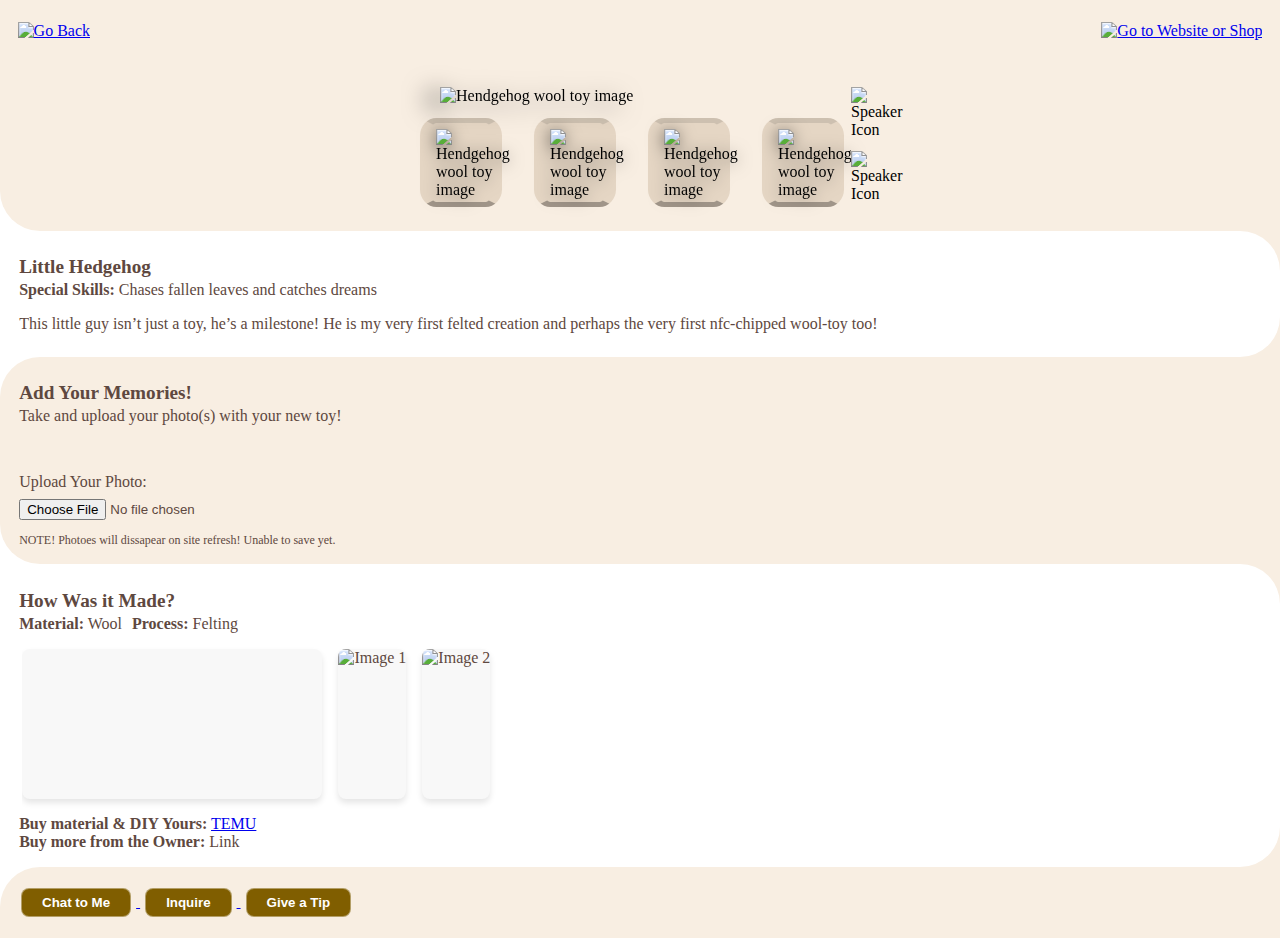
==== products/MissionMatch/MonkeyMedic.html @ 99344a93 "copy template and make initial adjustments, ADD MONKEY MEDIC FROM MISSION MATCH" ====
<!DOCTYPE html>
<html lang="en">

<head>
    <meta charset="UTF-8">
    <meta http-equiv="X-UA-Compatible" content="IE=edge">
    <meta name="viewport" content="width=device-width, initial-scale=1.0">
    <title>Monkey Medic</title>
    <link rel="stylesheet" href="../../css/reset.css">
    <link rel="stylesheet" href="../../css/header.css">
    <link rel="stylesheet" href="../../css/buttons.css">
    <link rel="stylesheet" href="../../css/infinityFlux.css">
    <link rel="stylesheet" href="../../product.css">
    <script src="../../product.js" defer></script>
</head>

<body>
    <!-- ----------- SECTION GAP, START OF AVATAR SECTION ----------- -->
    <main>
        <header class="header-div">
            <h3 class="navbutton"><a class="nav header" href="../index.html">
                    <img src="../images/icons/webButtons/go-back-icon.png" alt="Go Back" class="back-icon" width="24" height="24">
                </a></h3>
            <h3 class="navbutton"><a class="nav header" href="https://elinemelissen.com/">
                    <img src="../images/icons/webButtons/shop.png" alt="Go to Website or Shop" class="shop-icon" width="32" height="32">
                </a></h3>
        </header>
        <!-- ----------- SOUND BUTTON ----------- -->
        <div class="speaker-div">
            <img id="speaker" src="../images/icons/webButtons/speaker-off.png" class="speaker-on" alt="Speaker Icon" 
            width="58" height="58">
            <audio id="audio-file2" src="../audio/song-lola-hunter.mp3"></audio>
            <img id="speaker2" src="../images/icons/webButtons/speaker-off.png" class="speaker2-on" alt="Speaker Icon" 
            width="58" height="58">
            <audio id="audio-file" src="../audio/song-lola-believe.mp3"></audio>
        </div>
        <!-- ----------- MAIN TOY ----------- -->
        <div class="avatar-div">
            <div class="img-div">
                <img class="main-toy wooltoy hedgehog" src="../images/woolToys/hedgehog.png" alt="Hendgehog wool toy image">
            </div>
            <!-- ----------- OPTIONAL TOYS ----------- -->
            <div class="oth-optios-div">
                <div class="option-toy-div"><img class="option-toy img" src="../images/woolToys/hedgehog.png"
                        alt="Hendgehog wool toy image"></div>
                <div class="option-toy-div"><img class="option-toy img" src="../images/woolToys/hedgehog.png"
                        alt="Hendgehog wool toy image"></div>
                <div class="option-toy-div"><img class="option-toy img" src="../images/woolToys/hedgehog.png"
                        alt="Hendgehog wool toy image"></div>
                <div class="option-toy-div"><img class="option-toy img" src="../images/woolToys/hedgehog.png"
                        alt="Hendgehog wool toy image"></div>
            </div>
        </div>
    </main>
    <!-- ----------- SECTION GAP, END OF AVATAR SECTION ----------- -->
    <!-- ----------- TOY INFORMATION SECTION ----------- -->
    <div class="info-div-bg-color">
        <div class="info-div">
            <h3 class="title">Little Hedgehog </h3>
            <p class="abilities"><span>Special Skills:</span> Chases fallen leaves and catches dreams</p>
            <p class="description">This little guy isn’t just a toy, he’s a milestone! He is my very first felted
                creation and perhaps the very first nfc-chipped wool-toy too!</p>
        </div>
    </div>
    <!-- ----------- MEMORIES SECTION ----------- -->
    <div class="memories-div-bg-color">
        <div class="memories-div">
            <h3 class="title">Add Your Memories!</h3>
            <div>
                <p class="material">Take and upload your photo(s) with your new toy!</p>
            </div>
            <div class="scrollable-media" id="media-gallery">
            
            </div>
            <div class="upload-container">
                <label for="file-upload" class="upload-label">Upload Your Photo:</label>
                <input type="file" id="file-upload" accept="image/*">
            </div>
            <p class="note">NOTE! Photoes will dissapear on site refresh! Unable to save yet.</p>
        </div>
    </div>
    <!-- ----------- MATERIAL & BUY MORE SECTION ----------- -->
    <div class="buy-div-bg-color">
        <div class="buy-div">
            <h3 class="title">How Was it Made?</h3>
            <div style="display: flex; gap: 10px;">
                <p class="material"><span>Material:</span> Wool</p>
                <p class="material"><span>Process:</span> Felting</p>
            </div>
            <div class="scrollable-media">
                <iframe class="media-item" width="300" height="200" src="https://www.youtube.com/embed/8Yc6cZiP6nw"
                    frameborder="0"
                    allow="accelerometer; autoplay; clipboard-write; encrypted-media; gyroscope; picture-in-picture"
                    allowfullscreen>
                </iframe>
                <img class="media-item media-img" src="../images/woolToys/IMG_3064.jpg" alt="Image 1">
                <img class="media-item media-img" src="../images/woolToys/IMG_3080.jpg" alt="Image 2">
            </div>
            <!-- https://www.youtube.com/embed/TLKQD8MMI4U -->
            <p class="material"><span>Buy material & DIY Yours:</span>
                <a target="_blank" onclick="return confirmLeave()"
                    href="https://www.temu.com/goods.html?_bg_fs=1&goods_id=601099579564444">TEMU</a>
            </p>
            <p class="material"><span>Buy more from the Owner:</span> Link</p>
        </div>
    </div>

    <div class="call-div-bg-color call-div-bg-color-hedg">
        <div class="call-div-hedg">
            <a target="_blank" href="https://wa.me/+995511145224">
                <button>Chat to Me</button>
            </a>
            <a target="_blank" href="https://wa.me/+995511145224">
                <button>Inquire</button>
            </a>
            <a target="_blank" href="https://wa.me/+995511145224">
                <button>Give a Tip</button>
            </a>
        </div>
    </div>
</body>

</html>
---- css/header.css ----
.header-div {
    background-color: rgb(248, 238, 226);
    padding: 1.4rem 1.1rem 2.9rem 1.1rem;
    border-radius: 0 0 0 2.5rem;
    display: flex;
    justify-content: space-between;
}
---- css/buttons.css ----
button {
    font-weight: bold;
    padding: 6px 20px;
    margin: 5px;
    border: solid 0.5px rgba(255, 255, 255, 0.4);
    border-radius: 8px;
    cursor: pointer;
    background-color: rgb(128, 94, 0);
    color: rgb(255, 255, 255);
}

button:hover{
    border: solid 2px rgb(47, 217, 255);;
    background-image: linear-gradient(
        10deg,
        rgba(0, 255, 255, 0.2),
        rgba(0, 255, 255, 0.3),
        rgba(0, 255, 255, 0.35),
        rgba(0, 255, 255, 0.3),
        rgba(0, 255, 255, 0.2)
    ); 
    color: rgb(47, 217, 255);;
    box-shadow: 0 0 3px, 0 0 5px royalblue inset;
    transition: box-shadow 0.25s;
    scale: 1.02;
}

button:active{
    border: solid 3px rgb(61, 255, 47);
    background-image: linear-gradient(
        -10deg,
        rgba(0, 255, 255, 0.25),
        rgba(0, 255, 255, 0.35),
        rgba(0, 255, 255, 0.4),
        rgba(0, 255, 255, 0.35),
        rgba(0, 255, 255, 0.25)
    ); 
    box-shadow: 0 0 5px, 0 0 7px royalblue inset;
    transition: box-shadow 0.05s;
    scale: 0.98;
    color: rgb(51, 245, 37);
}

.call-owner-btn{
    margin-bottom: 15px;
}
---- css/infinityFlux.css ----
main{
    background-color: rgb(248, 238, 226);
    padding-bottom: 1.5rem;
    border-radius: 0 0 0 2.5rem;
}

.img-div{
    display: flex;
    justify-content: center;
    user-select: none;
}

.main-toy{
    width: 80%;
    max-width: 400px;
    height: auto;
    filter: drop-shadow(-12px 5px 12px rgba(0, 0, 0, 0.5)); /* Shadow around visible parts */
}

.blueFace{
    filter: drop-shadow(10px 1px 6px rgba(0, 0, 0, 0.5));
}

.speaker-div{
    display: flex;
    justify-content: center;
    user-select: none;
}

.speaker-on{
    position: absolute;
    margin-left: 10rem;
}

@media screen and (max-width: 768px) {
    .speaker-on{
        right: 1rem;
    }
}

.oth-optios-div{
    display: flex;
    justify-content: center;
    user-select: none;
    margin: 0.8rem 0.3rem 0 0.3rem;
    padding-right: 1rem;
}

.option-toy-div{
    width: 20%;
    max-width: 50px;
    margin: 0 1rem;
    padding: 6px;
    padding-bottom: 3px;
    background-color: rgb(229, 214, 196);
    border-radius: 20%;

    border-left: 10px solid transparent;
    border-right: 10px solid transparent;
    border-top: 5px solid rgba(0, 0, 0, 0.1);
    border-bottom: 5px solid rgba(0, 0, 0, 0.3);
}

.option-toy{
    width: 100%;
    height: auto;
    filter: drop-shadow(-1px 2px 8px rgba(0, 0, 0, 0.5)); /* Shadow around visible parts */

}

.info-div-bg-color{
    background-color: rgb(248, 238, 226);
}

.info-div{
    background: white;
    padding: 1rem 0 1rem 1.2rem;
    color: #5e4840;
    border-radius: 0 2.5rem 2.5rem 0;
}

    .title{
        margin: 0.6rem 0 0.2rem 0;
        font-weight: bold;
        font-size: 1.2rem;
    }

    .abilities{
        margin: 0.2rem 0 1rem 0;
    }

    .description{
        margin: 0.45rem 0;
    }

    span{
        font-weight: bold;
    }
    
.material-div{
    background: rgb(248, 238, 226);
    padding: 1rem 0 1rem 1.2rem;
    color: #5e4840;
    border-radius: 2.5rem 0 0 2.5rem;
}

.media-grid {
    display: grid;
    grid-template-columns: repeat(auto-fill, minmax(150px, 1fr));
    gap: 1rem;
    margin-top: 1rem;
}

.scrollable-media{
    display: flex;
    gap: 1rem;
    overflow-x: auto;
    padding: 1rem 0;
    margin: 0 0.2rem;
    scroll-snap-type: x mandatory;}

.media-item {
    flex: 0 0 auto;
    height: 100px;
    height: auto;
    scroll-snap-align: start;
    background: #f8f8f8;
    border-radius: 8px;
    overflow: hidden;
    box-shadow: 0px 4px 6px rgba(0, 0, 0, 0.1);
}

.media-img{
    height: 150px;
    object-fit: cover;

}

.buy-div-bg-color{
    background-color: rgb(248, 238, 226);

}

.buy-div{
    background: white;
    padding: 1rem 0 1rem 1.2rem;
    color: #5e4840;
    border-radius: 0 2.5rem 2.5rem 0;
}

.call-div-bg-color{
    background-color: white;
}

.call-div{
    padding: 1rem;
    background-color: rgb(248, 238, 226);
    border-radius: 2.5rem 0 0 0;
}
---- product.css ----
main{
    background-color: rgb(248, 238, 226);
    padding-bottom: 1.5rem;
    border-radius: 0 0 0 2.5rem;
}

.img-div{
    display: flex;
    justify-content: center;
    user-select: none;
}

.main-toy{
    width: 80%;
    max-width: 400px;
    height: auto;
}


.speaker-div{
    display: flex;
    justify-content: center;
    user-select: none;
}

.speaker2-on{
    position: absolute;
    margin-left: 30rem;
    margin-top: 4rem;
    z-index: 12;
}

.speaker-on{
    position: absolute;
    margin-left: 30rem;
    z-index: 12;
}

@media screen and (max-width: 768px) {
    .speaker-on{
        right: 1rem;
        z-index: 12;
    }

    .speaker2-on{
        right: 1rem;
        margin-top: 4rem;
        z-index: 12;
    }
}

.oth-optios-div{
    display: flex;
    justify-content: center;
    user-select: none;
    margin: 0.8rem 0.3rem 0 0.3rem;
    padding-right: 1rem;
}

.option-toy-div{
    width: 20%;
    max-width: 50px;
    margin: 0 1rem;
    padding: 6px;
    padding-bottom: 3px;
    background-color: rgb(229, 214, 196);
    border-radius: 20%;

    border-left: 10px solid transparent;
    border-right: 10px solid transparent;
    border-top: 5px solid rgba(0, 0, 0, 0.1);
    border-bottom: 5px solid rgba(0, 0, 0, 0.3);
}

.option-toy{
    width: 100%;
    height: auto;
    filter: drop-shadow(-1px 2px 8px rgba(0, 0, 0, 0.5));
}

.info-div-bg-color{
    background-color: rgb(248, 238, 226);
}

.info-div{
    background: white;
    padding: 1rem 0.8rem 1rem 1.2rem;
    color: #5e4840;
    border-radius: 0 2.5rem 2.5rem 0;
}

    .title{
        margin: 0.6rem 0 0.2rem 0;
        font-weight: bold;
        font-size: 1.2rem;
    }

    .abilities{
        margin: 0.2rem 0 1rem 0;
    }

    .description{
        margin: 0.45rem 0;
    }

    .description a{
        text-decoration: none;
        color: #5e4840;
    }

    .hyperlink{
        position: relative;
        left: -0.4rem;
        top: -0.1rem;
    }

    span{
        font-weight: bold;
    }

    .note{
        font-size: 0.75rem;
        padding-top: 0.8rem;
    }
    
.material-div{
    background: rgb(248, 238, 226);
    padding: 1rem 0 1rem 1.2rem;
    color: #5e4840;
    border-radius: 2.5rem 0 0 2.5rem;
}

.media-grid {
    display: grid;
    grid-template-columns: repeat(auto-fill, minmax(150px, 1fr));
    gap: 1rem;
    margin-top: 1rem;
}

.scrollable-media{
    display: flex;
    gap: 1rem;
    overflow-x: auto;
    padding: 1rem 0;
    margin: 0 0.2rem;
    scroll-snap-type: x mandatory;}

.media-item {
    flex: 0 0 auto;
    height: 100px;
    height: auto;
    scroll-snap-align: start;
    background: #f8f8f8;
    border-radius: 8px;
    overflow: hidden;
    box-shadow: 0px 4px 6px rgba(0, 0, 0, 0.1);
}

.media-img{
    height: 150px;
    object-fit: cover;

}

.buy-div-bg-color{
    background-color: rgb(248, 238, 226);

}

.buy-div{
    background: white;
    padding: 1rem 0 1rem 1.2rem;
    color: #5e4840;
    border-radius: 0 2.5rem 2.5rem 0;
}

.memories-div{
    background: rgb(248, 238, 226);
    padding: 1rem 0 1rem 1.2rem;
    color: #5e4840;
    border-radius: 2.5rem 0 0 2.5rem;
}

.call-div-bg-color{
    background-color: rgb(248, 238, 226);
}

.call-div{
    padding: 1rem;
    background-color: white;
    border-radius: 0 2.5rem 0 0;
}

.call-div-bg-color-hedg{
    background-color: white;
}

.call-div-hedg{
    padding: 1rem;
    background-color: rgb(248, 238, 226);
    border-radius: 2.5rem 0 0 0;
}

.upload-container {
    margin-top: 1rem;
}

.upload-label {
    display: block;
    margin-bottom: 0.5rem;
}
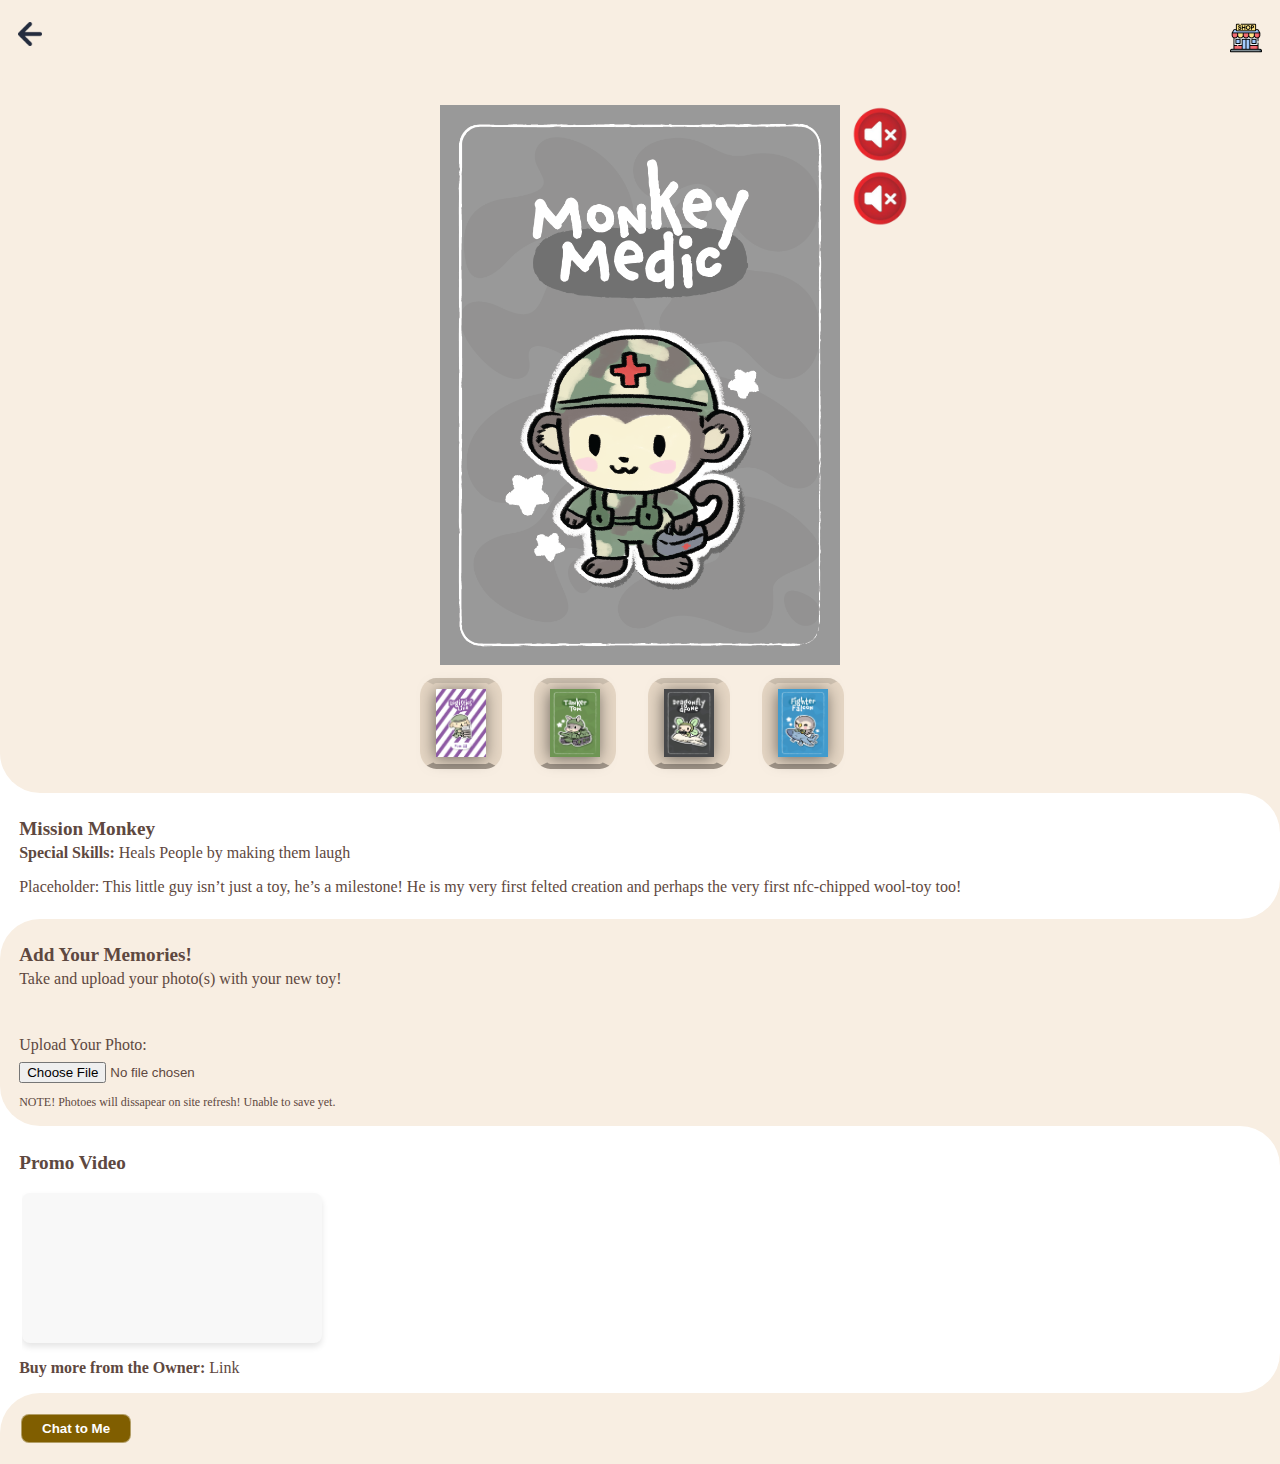
==== commit 86663b52: "update layout of MM" ====
--- a/products/MissionMatch/MonkeyMedic.html
+++ b/products/MissionMatch/MonkeyMedic.html
@@ -9,9 +9,8 @@
     <link rel="stylesheet" href="../../css/reset.css">
     <link rel="stylesheet" href="../../css/header.css">
     <link rel="stylesheet" href="../../css/buttons.css">
-    <link rel="stylesheet" href="../../css/infinityFlux.css">
     <link rel="stylesheet" href="../../product.css">
-    <script src="../../product.js" defer></script>
+    <script src="./mm.js" defer></script>
 </head>
 
 <body>
@@ -19,35 +18,35 @@
     <main>
         <header class="header-div">
             <h3 class="navbutton"><a class="nav header" href="../index.html">
-                    <img src="../images/icons/webButtons/go-back-icon.png" alt="Go Back" class="back-icon" width="24" height="24">
+                    <img src="../../images/icons/webButtons/go-back-icon.png" alt="Go Back" class="back-icon" width="24" height="24">
                 </a></h3>
             <h3 class="navbutton"><a class="nav header" href="https://elinemelissen.com/">
-                    <img src="../images/icons/webButtons/shop.png" alt="Go to Website or Shop" class="shop-icon" width="32" height="32">
+                    <img src="../../images/icons/webButtons/shop.png" alt="Go to Website or Shop" class="shop-icon" width="32" height="32">
                 </a></h3>
         </header>
         <!-- ----------- SOUND BUTTON ----------- -->
         <div class="speaker-div">
-            <img id="speaker" src="../images/icons/webButtons/speaker-off.png" class="speaker-on" alt="Speaker Icon" 
+            <img id="speaker" src="../../images/icons/webButtons/speaker-off.png" class="speaker-on" alt="Speaker Icon" 
             width="58" height="58">
             <audio id="audio-file2" src="../audio/song-lola-hunter.mp3"></audio>
-            <img id="speaker2" src="../images/icons/webButtons/speaker-off.png" class="speaker2-on" alt="Speaker Icon" 
+            <img id="speaker2" src="../../images/icons/webButtons/speaker-off.png" class="speaker2-on" alt="Speaker Icon" 
             width="58" height="58">
             <audio id="audio-file" src="../audio/song-lola-believe.mp3"></audio>
         </div>
         <!-- ----------- MAIN TOY ----------- -->
         <div class="avatar-div">
             <div class="img-div">
-                <img class="main-toy wooltoy hedgehog" src="../images/woolToys/hedgehog.png" alt="Hendgehog wool toy image">
+                <img class="main-toy wooltoy hedgehog" src="./MM_Cards_PRINTFILE_UnitCard6.png" alt="Hendgehog wool toy image">
             </div>
             <!-- ----------- OPTIONAL TOYS ----------- -->
             <div class="oth-optios-div">
-                <div class="option-toy-div"><img class="option-toy img" src="../images/woolToys/hedgehog.png"
+                <div class="option-toy-div"><img class="option-toy img" src="./MM_Cards_ActionCard4.jpg"
                         alt="Hendgehog wool toy image"></div>
-                <div class="option-toy-div"><img class="option-toy img" src="../images/woolToys/hedgehog.png"
+                <div class="option-toy-div"><img class="option-toy img" src="./MM_Cards_UnitCard4.jpg"
                         alt="Hendgehog wool toy image"></div>
-                <div class="option-toy-div"><img class="option-toy img" src="../images/woolToys/hedgehog.png"
+                <div class="option-toy-div"><img class="option-toy img" src="./MM_Cards_UnitCard5.jpg"
                         alt="Hendgehog wool toy image"></div>
-                <div class="option-toy-div"><img class="option-toy img" src="../images/woolToys/hedgehog.png"
+                <div class="option-toy-div"><img class="option-toy img" src="./MM_Cards_UnitCard7.jpg"
                         alt="Hendgehog wool toy image"></div>
             </div>
         </div>
@@ -56,9 +55,9 @@
     <!-- ----------- TOY INFORMATION SECTION ----------- -->
     <div class="info-div-bg-color">
         <div class="info-div">
-            <h3 class="title">Little Hedgehog </h3>
-            <p class="abilities"><span>Special Skills:</span> Chases fallen leaves and catches dreams</p>
-            <p class="description">This little guy isn’t just a toy, he’s a milestone! He is my very first felted
+            <h3 class="title">Mission Monkey </h3>
+            <p class="abilities"><span>Special Skills:</span> Heals People by making them laugh</p>
+            <p class="description">Placeholder: This little guy isn’t just a toy, he’s a milestone! He is my very first felted
                 creation and perhaps the very first nfc-chipped wool-toy too!</p>
         </div>
     </div>
@@ -82,25 +81,17 @@
     <!-- ----------- MATERIAL & BUY MORE SECTION ----------- -->
     <div class="buy-div-bg-color">
         <div class="buy-div">
-            <h3 class="title">How Was it Made?</h3>
+            <h3 class="title">Promo Video</h3>
             <div style="display: flex; gap: 10px;">
-                <p class="material"><span>Material:</span> Wool</p>
-                <p class="material"><span>Process:</span> Felting</p>
+
             </div>
             <div class="scrollable-media">
-                <iframe class="media-item" width="300" height="200" src="https://www.youtube.com/embed/8Yc6cZiP6nw"
+                <iframe class="media-item" width="300" height="200" src="https://www.youtube.com/embed/si=3euYJjqZGKbiRl7n" 
                     frameborder="0"
                     allow="accelerometer; autoplay; clipboard-write; encrypted-media; gyroscope; picture-in-picture"
                     allowfullscreen>
                 </iframe>
-                <img class="media-item media-img" src="../images/woolToys/IMG_3064.jpg" alt="Image 1">
-                <img class="media-item media-img" src="../images/woolToys/IMG_3080.jpg" alt="Image 2">
-            </div>
-            <!-- https://www.youtube.com/embed/TLKQD8MMI4U -->
-            <p class="material"><span>Buy material & DIY Yours:</span>
-                <a target="_blank" onclick="return confirmLeave()"
-                    href="https://www.temu.com/goods.html?_bg_fs=1&goods_id=601099579564444">TEMU</a>
-            </p>
+             </div>
             <p class="material"><span>Buy more from the Owner:</span> Link</p>
         </div>
     </div>
@@ -110,12 +101,6 @@
             <a target="_blank" href="https://wa.me/+995511145224">
                 <button>Chat to Me</button>
             </a>
-            <a target="_blank" href="https://wa.me/+995511145224">
-                <button>Inquire</button>
-            </a>
-            <a target="_blank" href="https://wa.me/+995511145224">
-                <button>Give a Tip</button>
-            </a>
         </div>
     </div>
 </body>
